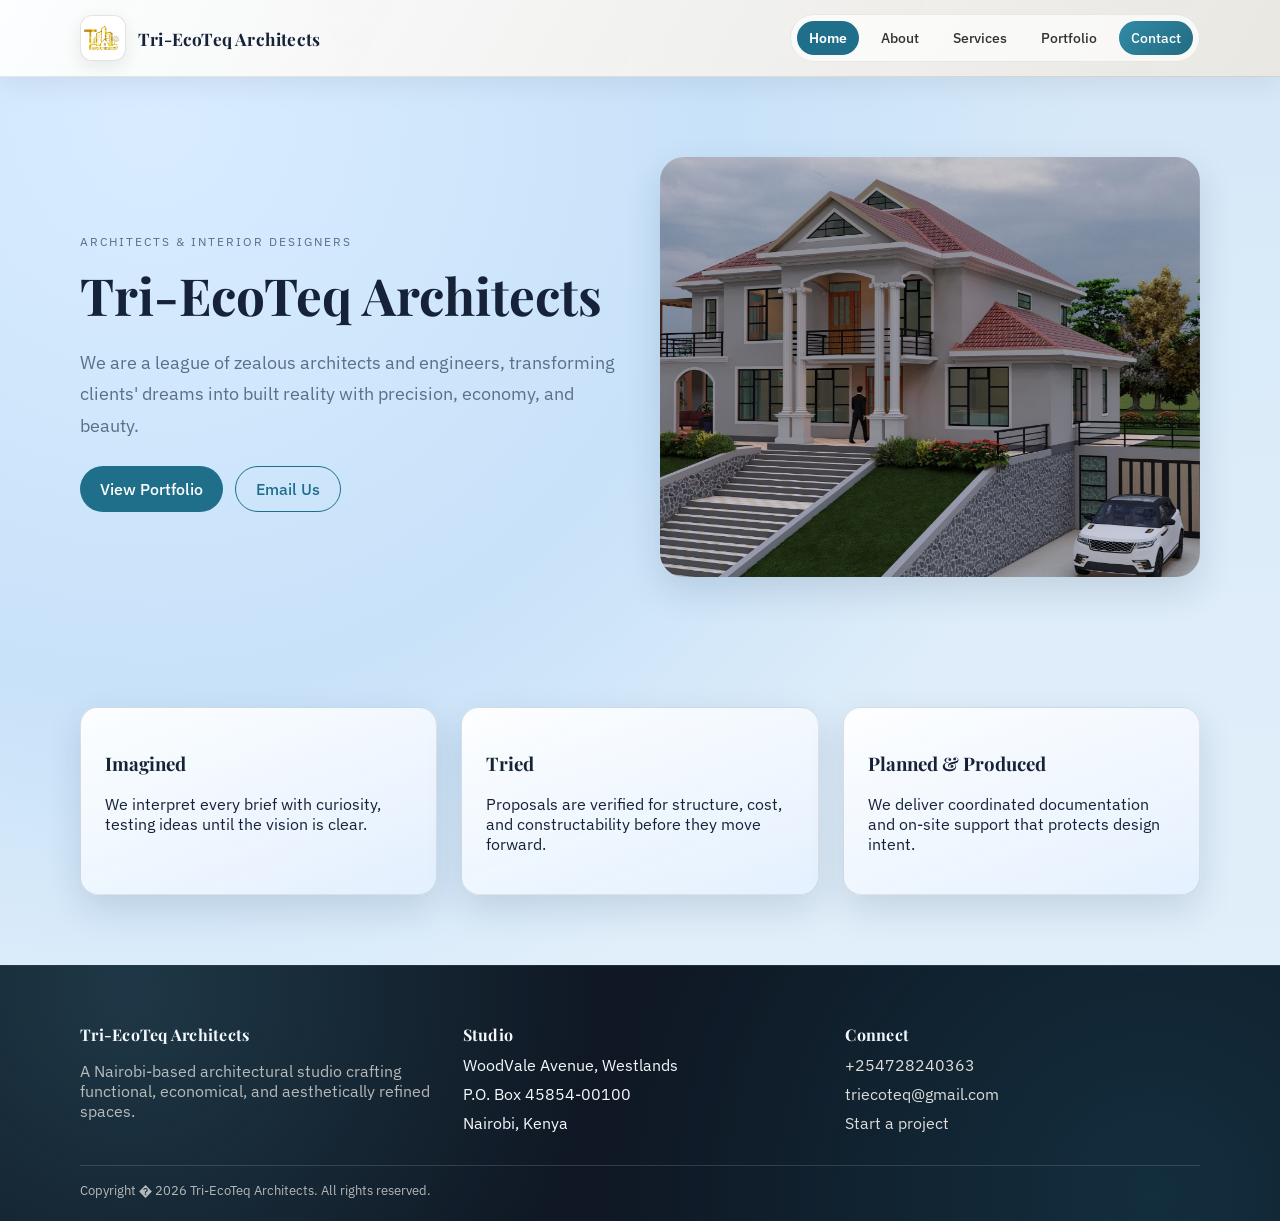
==== index.html @ 4f3076cf "Tri-EcoTeq Website Update: Asset Reorganization, Branding, and UI Enhancements The project was conso" ====
<!doctype html>
<html lang="en">
  <head>
    <meta charset="utf-8" />
    <meta name="viewport" content="width=device-width, initial-scale=1" />
    <title>Tri-EcoTeq Architects</title>
    <link rel="icon" type="image/png" href="assets/favicon/logo-favicon.png" />
    <meta name="description" content="Tri-EcoTeq Architects is a Nairobi-based architectural and interior design studio creating functional, economical, and aesthetically refined spaces." />
    <link rel="preconnect" href="https://fonts.googleapis.com" />
    <link rel="preconnect" href="https://fonts.gstatic.com" crossorigin />
    <link href="https://fonts.googleapis.com/css2?family=Playfair+Display:wght@400;600;700&family=IBM+Plex+Sans:wght@300;400;500;600&display=swap" rel="stylesheet" />
    <style>
      :root {
        --bg: #e3f0fb;
        --bg-alt: #d7e7f6;
        --text: #152238;
        --muted: #5a6f88;
        --accent: #1f6f8b;
        --accent-2: #4f9db5;
        --card: #f7fbff;
        --border: rgba(21, 34, 56, 0.12);
        --shadow: 0 14px 36px rgba(22, 51, 84, 0.14);
      }

      * {
        box-sizing: border-box;
      }

      body {
        margin: 0;
        font-family: "IBM Plex Sans", sans-serif;
        color: var(--text);
        background:
          radial-gradient(circle at 12% 10%, #d9ecff 0%, #c8e2f9 36%, transparent 60%),
          linear-gradient(180deg, #d5e8f8 0%, #deedf9 52%, var(--bg) 100%);
      }

      a {
        color: inherit;
        text-decoration: none;
      }

      main {
        min-height: 70vh;
      }

      .container {
        width: min(1120px, 90%);
        margin: 0 auto;
      }

      .site-header {
        position: sticky;
        top: 0;
        z-index: 20;
        background: linear-gradient(120deg, rgba(255, 255, 255, 0.92), rgba(236, 231, 223, 0.9));
        backdrop-filter: blur(12px);
        border-bottom: 1px solid rgba(28, 27, 26, 0.1);
        box-shadow: 0 10px 26px rgba(20, 20, 20, 0.06);
      }

      .nav {
        display: flex;
        align-items: center;
        justify-content: space-between;
        padding: 14px 0;
        gap: 16px;
      }

      .brand {
        display: flex;
        align-items: center;
        gap: 12px;
        font-family: "Playfair Display", serif;
        flex-shrink: 0;
      }

      .brand-text {
        font-size: 1.08rem;
        font-weight: 700;
        letter-spacing: 0.2px;
      }

      .brand-mark {
        width: 46px;
        height: 46px;
        border-radius: 12px;
        overflow: hidden;
        border: 1px solid rgba(28, 27, 26, 0.12);
        background: #fff;
        display: inline-flex;
        align-items: center;
        justify-content: center;
        box-shadow: 0 6px 18px rgba(0, 0, 0, 0.08);
      }

      .brand-mark img {
        width: 100%;
        height: 100%;
        object-fit: contain;
        display: block;
      }

      .nav-links {
        display: flex;
        gap: 10px;
        align-items: center;
        font-size: 14px;
        background: rgba(255, 255, 255, 0.66);
        border: 1px solid rgba(28, 27, 26, 0.08);
        border-radius: 999px;
        padding: 6px;
      }

      .nav-links a {
        padding: 8px 12px;
        border-radius: 999px;
        font-weight: 500;
        color: #35322f;
        transition: background-color 0.2s ease, color 0.2s ease, transform 0.2s ease;
      }

      .nav-links a:hover {
        background: rgba(58, 90, 75, 0.12);
        color: var(--accent);
        transform: translateY(-1px);
      }

      .nav-links a.active {
        font-weight: 600;
      }

      .nav-links a.active:not(.cta) {
        color: #fff;
        background: var(--accent);
        text-decoration: none;
      }

      .nav-links .cta {
        background: linear-gradient(135deg, #318aa5, #236b82);
        color: #fff;
      }

      .nav-links .cta:hover {
        background: linear-gradient(135deg, #236b82, #1b5567);
        color: #fff;
      }

      .nav-links .cta.active {
        box-shadow: inset 0 0 0 2px rgba(255, 255, 255, 0.5);
      }

      .hero {
        padding: 80px 0 60px;
      }

      .hero-grid {
        display: grid;
        grid-template-columns: repeat(auto-fit, minmax(280px, 1fr));
        gap: 40px;
        align-items: center;
      }

      .hero-image {
        height: 420px;
        border-radius: 24px;
        background-size: cover;
        background-position: center;
        box-shadow: var(--shadow);
        position: relative;
        overflow: hidden;
      }

      .hero-slide {
        position: absolute;
        inset: 0;
        background-size: cover;
        background-position: center;
        transform: scale(1);
        animation: heroZoom 18s ease-in-out infinite alternate;
        will-change: transform;
      }

      @keyframes heroZoom {
        0% {
          transform: scale(1) translate(0%, 0%);
        }
        100% {
          transform: scale(1.12) translate(-2%, -2%);
        }
      }

      .eyebrow {
        text-transform: uppercase;
        letter-spacing: 2px;
        font-size: 12px;
        color: var(--muted);
      }

      h1, h2, h3 {
        font-family: "Playfair Display", serif;
      }

      h1 {
        font-size: clamp(2.5rem, 4vw, 3.6rem);
        margin: 12px 0;
      }

      .lead {
        font-size: 1.1rem;
        color: var(--muted);
        line-height: 1.8;
      }

      .hero-actions {
        display: flex;
        gap: 12px;
        margin-top: 24px;
        flex-wrap: wrap;
      }

      .button {
        padding: 12px 20px;
        border-radius: 999px;
        background: var(--accent);
        color: #fff;
        font-weight: 500;
        border: none;
        display: inline-flex;
        align-items: center;
        justify-content: center;
        transition: transform 0.2s ease, box-shadow 0.2s ease;
      }

      .button:hover {
        transform: translateY(-2px);
        box-shadow: var(--shadow);
      }

      .button.ghost {
        background: transparent;
        border: 1px solid var(--accent);
        color: var(--accent);
      }

      .section {
        padding: 70px 0;
      }

      .section.alt {
        background:
          linear-gradient(145deg, rgba(207, 229, 248, 0.7), rgba(184, 213, 239, 0.78)),
          var(--bg-alt);
      }

      .section-header {
        margin-bottom: 32px;
      }

      .grid-3 {
        display: grid;
        grid-template-columns: repeat(auto-fit, minmax(240px, 1fr));
        gap: 24px;
      }

      .grid-2 {
        display: grid;
        grid-template-columns: repeat(auto-fit, minmax(260px, 1fr));
        gap: 32px;
      }

      .card {
        background: linear-gradient(160deg, rgba(255, 255, 255, 0.95), rgba(228, 240, 254, 0.9));
        padding: 24px;
        border-radius: 18px;
        box-shadow: var(--shadow);
        border: 1px solid var(--border);
        transition: transform 0.22s ease, box-shadow 0.22s ease;
      }

      .card:hover {
        transform: translateY(-4px);
        box-shadow: 0 18px 34px rgba(18, 52, 89, 0.18);
      }

      .project-card {
        display: flex;
        flex-direction: column;
        background: linear-gradient(180deg, rgba(255, 255, 255, 0.96), rgba(226, 239, 254, 0.9));
        border-radius: 18px;
        overflow: hidden;
        border: 1px solid var(--border);
        box-shadow: var(--shadow);
        transition: transform 0.22s ease, box-shadow 0.22s ease;
      }

      .project-card:hover {
        transform: translateY(-5px);
        box-shadow: 0 18px 34px rgba(18, 52, 89, 0.2);
      }

      .project-thumb {
        height: 200px;
        background-size: cover;
        background-position: center;
      }

      .project-meta {
        padding: 16px;
        background: rgba(247, 251, 255, 0.88);
      }

      .split {
        display: grid;
        grid-template-columns: 2fr 1fr;
        gap: 32px;
        align-items: center;
      }

      .signature img {
        width: 100%;
        max-width: 260px;
      }

      .table-wrap {
        overflow-x: auto;
      }

      table {
        width: 100%;
        border-collapse: collapse;
        background: var(--card);
      }

      th, td {
        padding: 14px;
        border-bottom: 1px solid var(--border);
        text-align: left;
      }

      .page-hero {
        padding: 70px 0 40px;
      }

      .filters {
        display: flex;
        gap: 12px;
        margin-bottom: 24px;
      }

      select {
        padding: 10px 14px;
        border-radius: 10px;
        border: 1px solid var(--border);
        background: #fff;
      }

      .gallery {
        display: grid;
        grid-template-columns: repeat(auto-fit, minmax(220px, 1fr));
        gap: 18px;
      }

      .gallery-item {
        height: 200px;
        border-radius: 14px;
        background-size: cover;
        background-position: center;
        box-shadow: var(--shadow);
        border: 1px solid rgba(255, 255, 255, 0.75);
        transition: transform 0.22s ease, box-shadow 0.22s ease;
      }

      .gallery-item:hover {
        transform: translateY(-4px) scale(1.01);
        box-shadow: 0 18px 34px rgba(18, 52, 89, 0.2);
      }

      .team-grid {
        display: grid;
        grid-template-columns: repeat(auto-fit, minmax(220px, 1fr));
        gap: 24px;
      }

      .team-card {
        background: linear-gradient(175deg, rgba(255, 255, 255, 0.97), rgba(230, 241, 255, 0.9));
        border-radius: 18px;
        overflow: hidden;
        box-shadow: var(--shadow);
        border: 1px solid var(--border);
        transition: transform 0.22s ease, box-shadow 0.22s ease;
      }

      .team-card:hover {
        transform: translateY(-5px);
        box-shadow: 0 18px 34px rgba(18, 52, 89, 0.2);
      }

      .team-photo {
        height: 240px;
        background-size: cover;
        background-position: center;
      }

      .team-body {
        padding: 18px;
      }

      .form {
        display: grid;
        gap: 16px;
      }

      .input, .textarea {
        width: 100%;
        padding: 12px 14px;
        border-radius: 12px;
        border: 1px solid var(--border);
        font-family: inherit;
      }

      .textarea {
        min-height: 140px;
      }

      .site-footer {
        background:
          radial-gradient(circle at 10% 10%, rgba(79, 157, 181, 0.24), transparent 40%),
          radial-gradient(circle at 90% 90%, rgba(31, 111, 139, 0.25), transparent 46%),
          #0f1824;
        color: #f4f8fc;
        padding: 58px 0 22px;
        border-top: 1px solid rgba(255, 255, 255, 0.08);
      }

      .footer-grid {
        display: grid;
        grid-template-columns: repeat(auto-fit, minmax(220px, 1fr));
        gap: 28px;
      }

      .footer-title {
        font-weight: 700;
        margin-bottom: 10px;
        font-family: "Playfair Display", serif;
        letter-spacing: 0.25px;
      }

      .footer-bottom {
        margin-top: 28px;
        padding-top: 16px;
        border-top: 1px solid rgba(255, 255, 255, 0.14);
        color: rgba(244, 241, 236, 0.72);
        font-size: 13px;
      }

      .list {
        list-style: none;
        padding: 0;
        margin: 0;
        display: grid;
        gap: 9px;
      }

      .site-footer a {
        color: rgba(244, 241, 236, 0.9);
        text-decoration: none;
        transition: color 0.2s ease;
      }

      .site-footer a:hover {
        color: #8ed5ec;
      }

      .site-footer .muted {
        color: rgba(244, 241, 236, 0.72);
      }

      .muted {
        color: var(--muted);
      }

      @media (max-width: 760px) {
        .nav {
          flex-direction: column;
          align-items: flex-start;
        }

        .nav-links {
          width: 100%;
          overflow-x: auto;
          -webkit-overflow-scrolling: touch;
          scrollbar-width: thin;
          justify-content: flex-start;
        }

        .nav-links a {
          white-space: nowrap;
        }

        .split {
          grid-template-columns: 1fr;
        }
      }
    </style>
  </head>
  <body>
    <header class="site-header">
      <div class="container nav">
        <a class="brand" href="index.html">
          <span class="brand-mark">
            <img src="assets/brand/Tri-EcoTeq Architects Logo.png" alt="Tri-EcoTeq Architects logo" />
          </span>
          <span class="brand-text">Tri-EcoTeq Architects</span>
        </a>
        <nav class="nav-links">
          <a class="active" href="index.html">Home</a>
          <a href="about.html">About</a>
          <a href="services.html">Services</a>
          <a href="portfolio.html">Portfolio</a>
          <a class="cta" href="contact.html">Contact</a>
        </nav>
      </div>
    </header>

    <main>
      <section id="home" class="hero">
        <div class="container hero-grid">
          <div>
            <p class="eyebrow">Architects & Interior Designers</p>
            <h1>Tri-EcoTeq Architects</h1>
            <p class="lead">
              We are a league of zealous architects and engineers, transforming clients' dreams into built reality with precision, economy, and beauty.
            </p>
            <div class="hero-actions">
              <a class="button" href="portfolio.html">View Portfolio</a>
              <a class="button ghost" href="mailto:triecoteq@gmail.com">Email Us</a>
            </div>
          </div>
          <div class="hero-image">
            <div class="hero-slide" style="background-image: url('assets/hero/Proj%201.jpg');"></div>
          </div>
        </div>
      </section>

      <section class="section">
        <div class="container">
          <div class="grid-3">
            <div class="card">
              <h3>Imagined</h3>
              <p>We interpret every brief with curiosity, testing ideas until the vision is clear.</p>
            </div>
            <div class="card">
              <h3>Tried</h3>
              <p>Proposals are verified for structure, cost, and constructability before they move forward.</p>
            </div>
            <div class="card">
              <h3>Planned & Produced</h3>
              <p>We deliver coordinated documentation and on-site support that protects design intent.</p>
            </div>
          </div>
        </div>
      </section>

      
    </main>

    <footer class="site-footer">
      <div class="container footer-grid">
        <div>
          <div class="footer-title">Tri-EcoTeq Architects</div>
          <p class="muted">A Nairobi-based architectural studio crafting functional, economical, and aesthetically refined spaces.</p>
        </div>
        <div>
          <div class="footer-title">Studio</div>
          <ul class="list">
            <li>WoodVale Avenue, Westlands</li>
            <li>P.O. Box 45854-00100</li>
            <li>Nairobi, Kenya</li>
          </ul>
        </div>
        <div>
          <div class="footer-title">Connect</div>
          <ul class="list">
            <li><a href="tel:+254728240363">+254728240363</a></li>
            <li><a href="mailto:triecoteq@gmail.com">triecoteq@gmail.com</a></li>
            <li><a href="contact.html">Start a project</a></li>
          </ul>
        </div>
      </div>
      <div class="container footer-bottom">Copyright � 2026 Tri-EcoTeq Architects. All rights reserved.</div>
    </footer>

    <script>
      const categoryFilter = document.getElementById("categoryFilter");
      const yearFilter = document.getElementById("yearFilter");
      const projectCards = document.querySelectorAll("#projectsGrid .project-card");

      function applyFilters() {
        if (!projectCards.length) return;
        const cat = categoryFilter ? categoryFilter.value : "all";
        const year = yearFilter ? yearFilter.value : "all";

        projectCards.forEach(card => {
          const matchesCat = cat === "all" || card.dataset.category === cat;
          const matchesYear = year === "all" || card.dataset.year === year;
          card.style.display = matchesCat && matchesYear ? "flex" : "none";
        });
      }

      if (categoryFilter && yearFilter) {
        categoryFilter.addEventListener("change", applyFilters);
        yearFilter.addEventListener("change", applyFilters);
      }

      
    </script>
  </body>
</html>
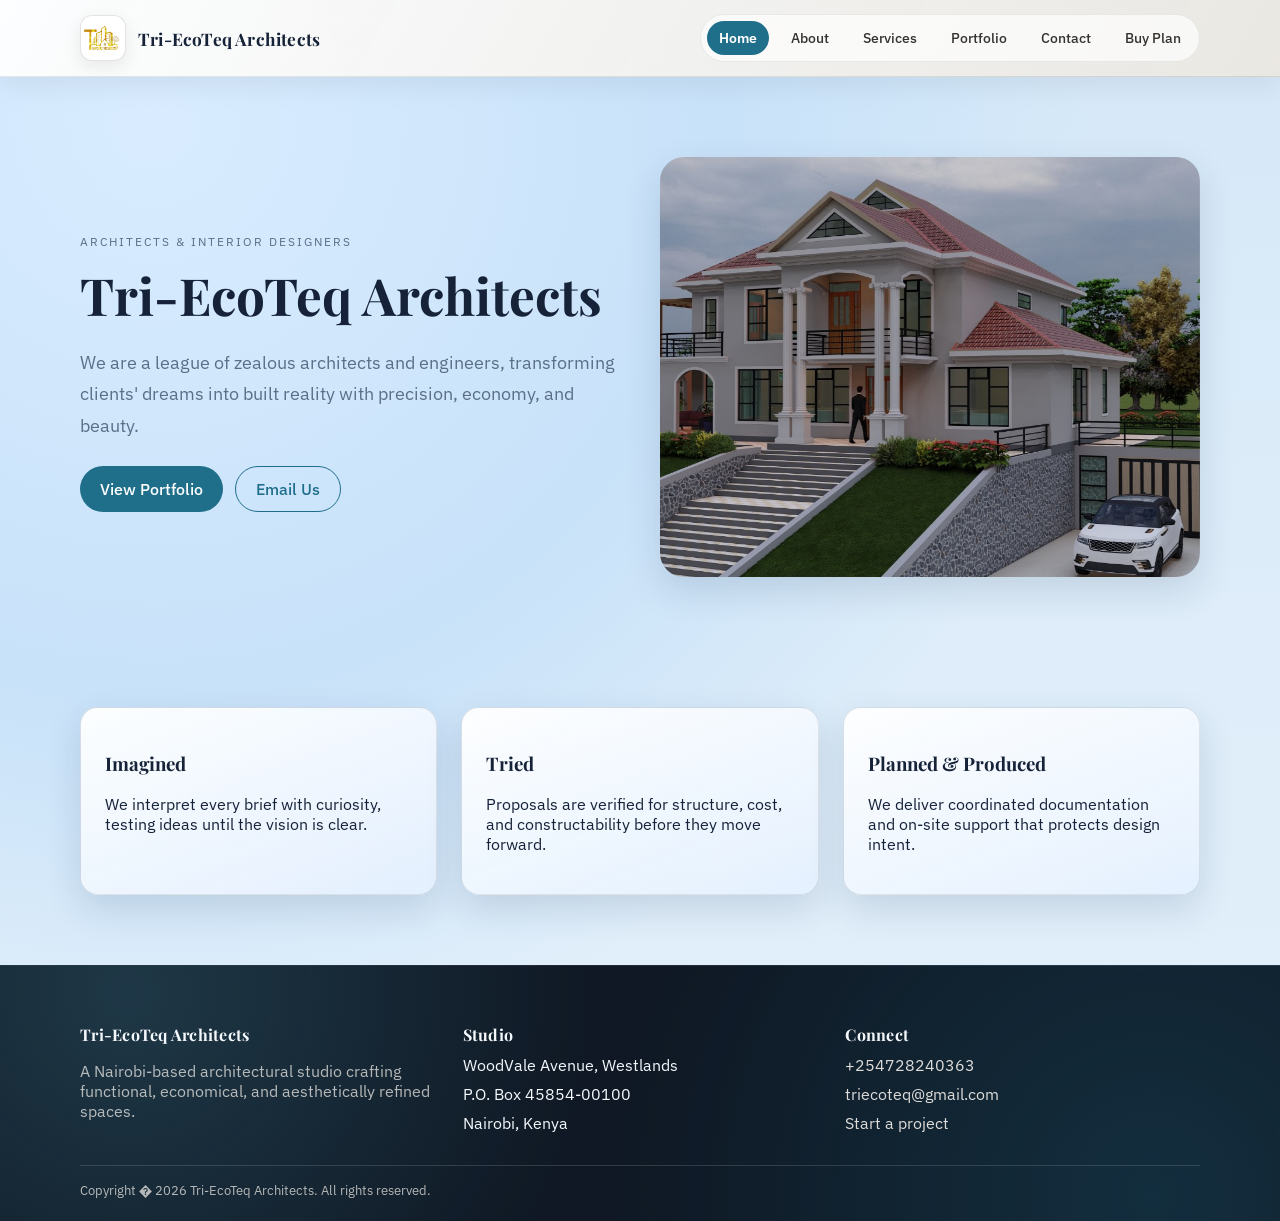
==== commit aad44dac: "CTA default blue styling changed" ====
--- a/index.html
+++ b/index.html
@@ -128,26 +128,19 @@
 
       .nav-links a.active {
         font-weight: 600;
-      }
-
-      .nav-links a.active:not(.cta) {
         color: #fff;
         background: var(--accent);
         text-decoration: none;
       }
 
       .nav-links .cta {
-        background: linear-gradient(135deg, #318aa5, #236b82);
-        color: #fff;
+        background: transparent;
+        color: #35322f;
       }
 
       .nav-links .cta:hover {
-        background: linear-gradient(135deg, #236b82, #1b5567);
-        color: #fff;
-      }
-
-      .nav-links .cta.active {
-        box-shadow: inset 0 0 0 2px rgba(255, 255, 255, 0.5);
+        background: rgba(58, 90, 75, 0.12);
+        color: var(--accent);
       }
 
       .hero {
@@ -519,6 +512,7 @@
           <a href="services.html">Services</a>
           <a href="portfolio.html">Portfolio</a>
           <a class="cta" href="contact.html">Contact</a>
+          <a class="cta" href="buy-plan.html">Buy Plan</a>
         </nav>
       </div>
     </header>
@@ -618,14 +612,3 @@
   </body>
 </html>
 
-
-
-
-
-
-
-
-
-
-
-
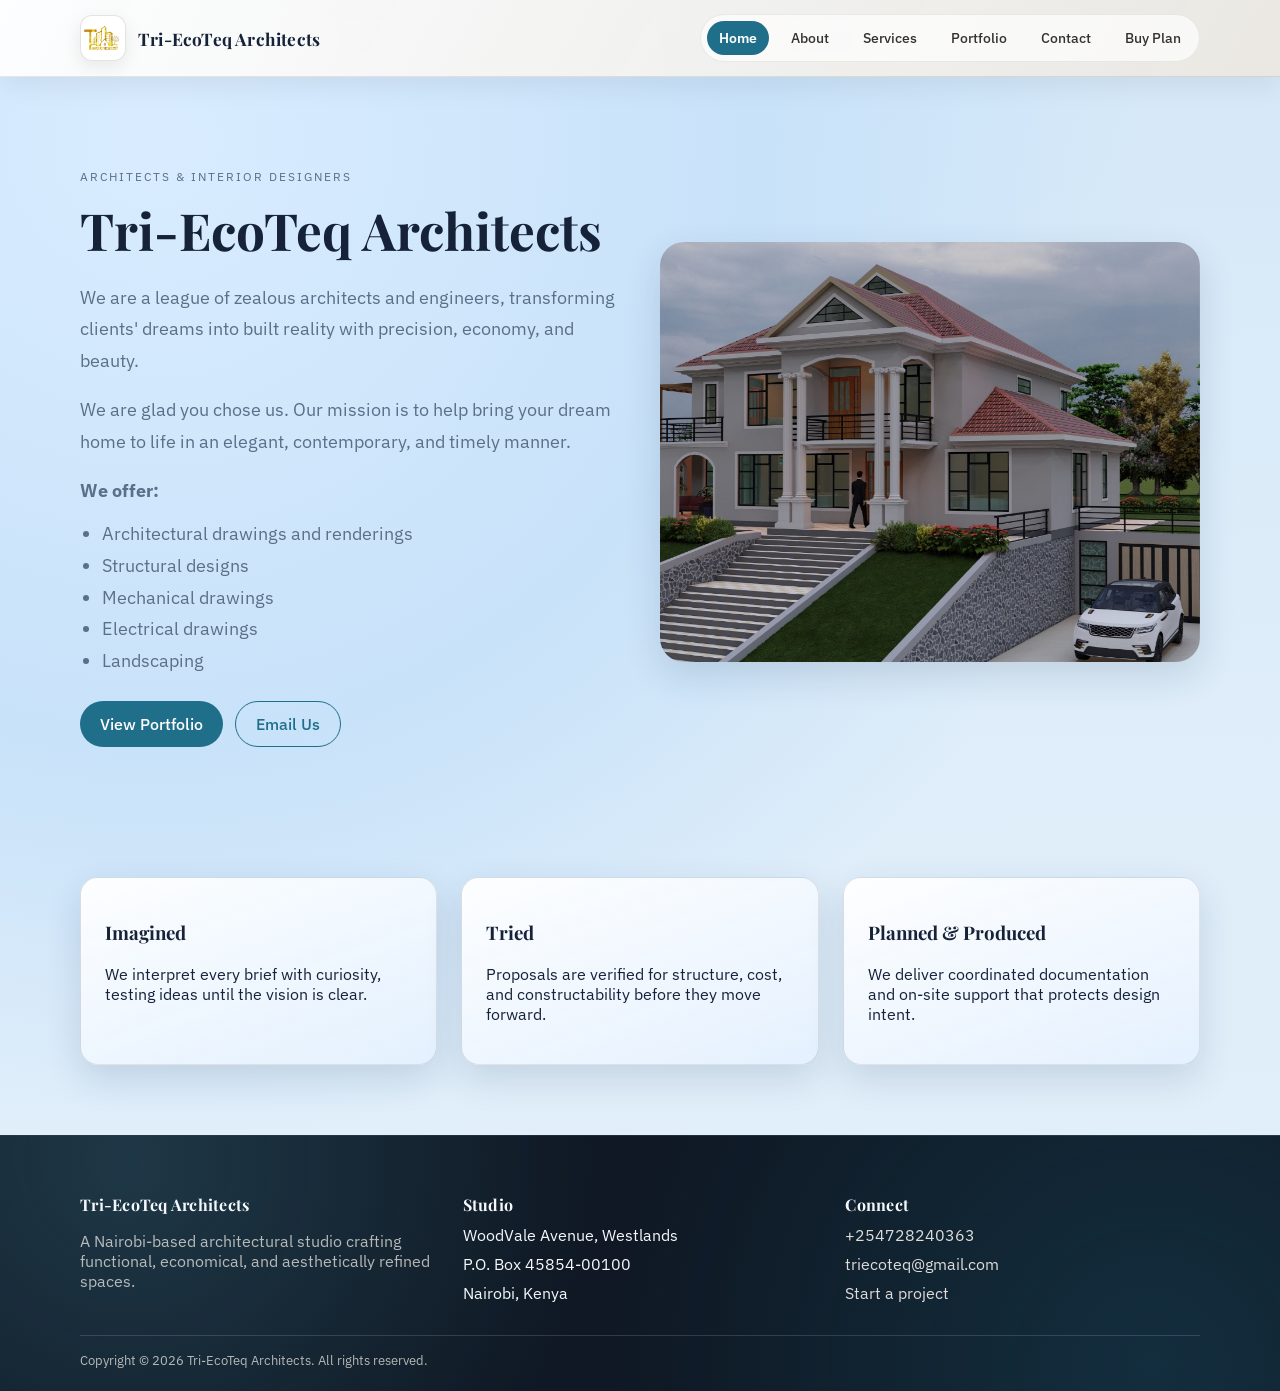
==== commit c384178e: "Home Services update, Divs boarders, Testimonials, Contact page update" ====
--- a/index.html
+++ b/index.html
@@ -526,6 +526,17 @@
             <p class="lead">
               We are a league of zealous architects and engineers, transforming clients' dreams into built reality with precision, economy, and beauty.
             </p>
+            <p class="lead">
+              We are glad you chose us. Our mission is to help bring your dream home to life in an elegant, contemporary, and timely manner.
+            </p>
+            <p class="lead"><strong>We offer:</strong></p>
+            <ul class="lead" style="margin-top: -6px; margin-bottom: 22px; padding-left: 22px; line-height: 1.8;">
+              <li>Architectural drawings and renderings</li>
+              <li>Structural designs</li>
+              <li>Mechanical drawings</li>
+              <li>Electrical drawings</li>
+              <li>Landscaping</li>
+            </ul>
             <div class="hero-actions">
               <a class="button" href="portfolio.html">View Portfolio</a>
               <a class="button ghost" href="mailto:triecoteq@gmail.com">Email Us</a>
@@ -582,7 +593,7 @@
           </ul>
         </div>
       </div>
-      <div class="container footer-bottom">Copyright � 2026 Tri-EcoTeq Architects. All rights reserved.</div>
+      <div class="container footer-bottom">Copyright &copy; 2026 Tri-EcoTeq Architects. All rights reserved.</div>
     </footer>
 
     <script>
@@ -612,3 +623,4 @@
   </body>
 </html>
 
+
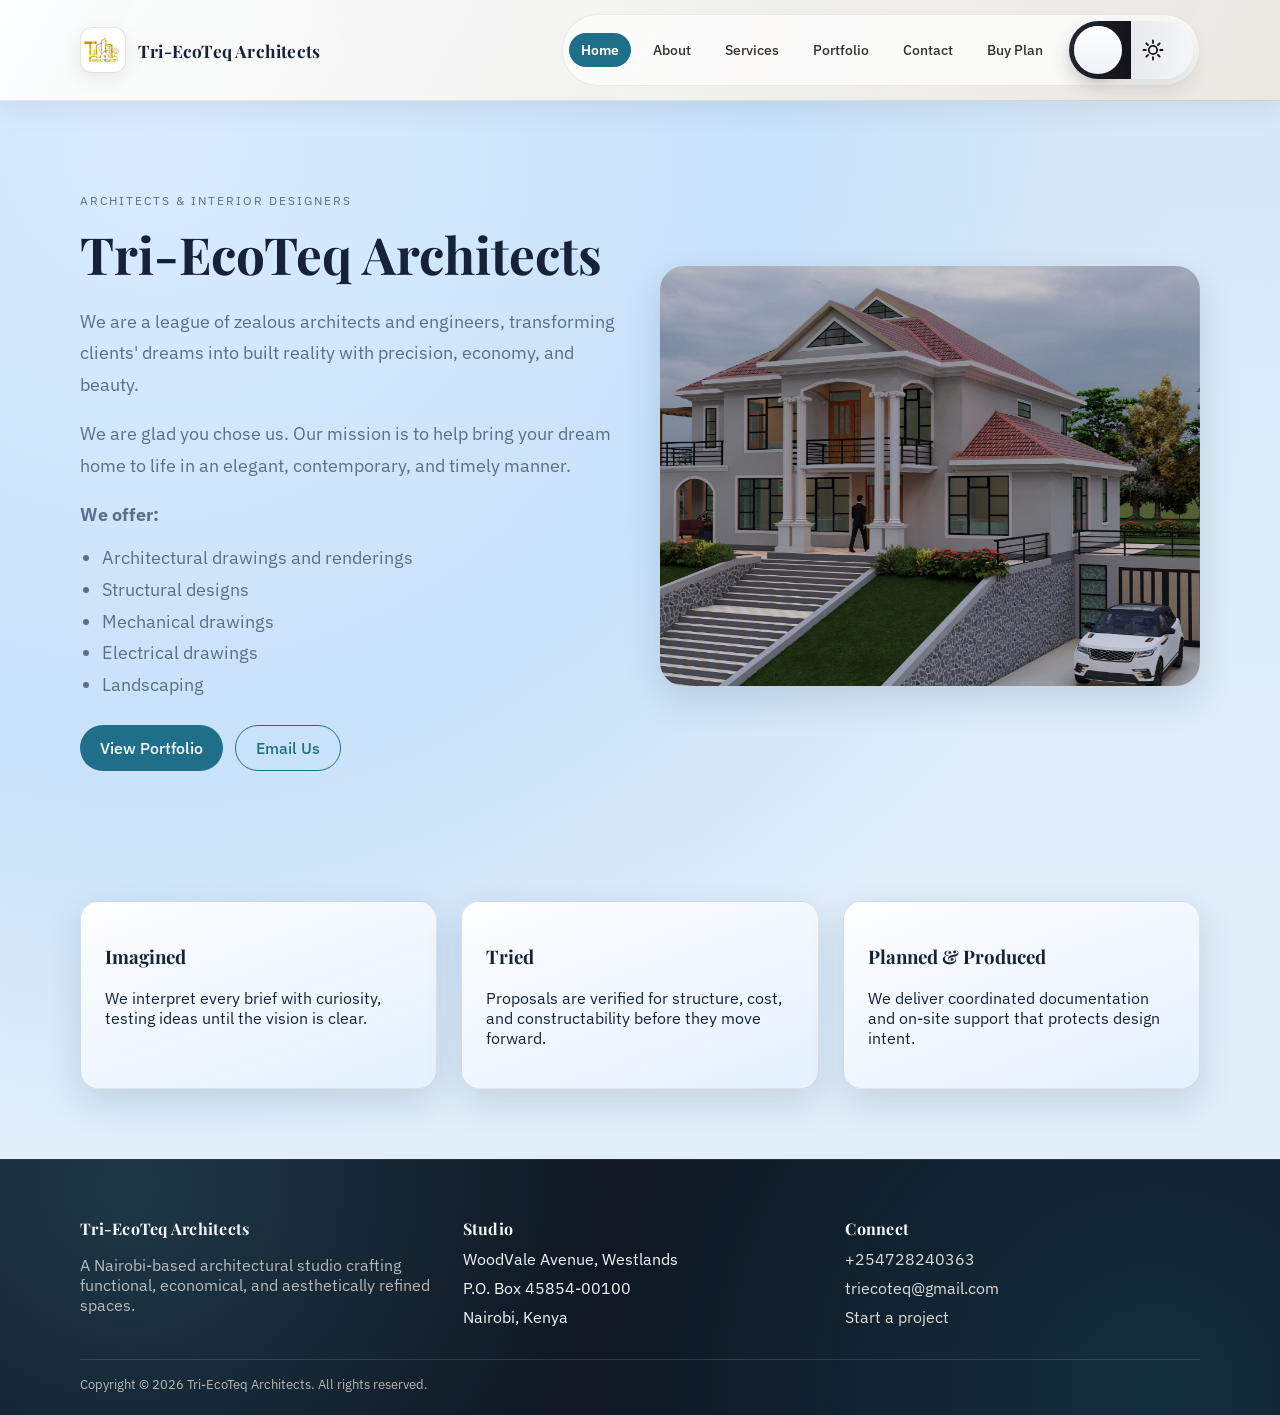
==== commit 4f0855df: "Added a Theme Toggle" ====
--- a/index.html
+++ b/index.html
@@ -9,6 +9,7 @@
     <link rel="preconnect" href="https://fonts.googleapis.com" />
     <link rel="preconnect" href="https://fonts.gstatic.com" crossorigin />
     <link href="https://fonts.googleapis.com/css2?family=Playfair+Display:wght@400;600;700&family=IBM+Plex+Sans:wght@300;400;500;600&display=swap" rel="stylesheet" />
+    <link rel="stylesheet" href="assets/theme-toggle.css" />
     <style>
       :root {
         --bg: #e3f0fb;
@@ -513,6 +514,22 @@
           <a href="portfolio.html">Portfolio</a>
           <a class="cta" href="contact.html">Contact</a>
           <a class="cta" href="buy-plan.html">Buy Plan</a>
+          <button class="theme-toggle theme-toggle-nav" data-theme-toggle type="button" aria-label="Toggle light and dark theme" aria-pressed="false" title="Toggle theme">
+            <span class="theme-toggle-track" aria-hidden="true"></span>
+            <span class="theme-toggle-icon moon" aria-hidden="true">
+              <svg viewBox="0 0 24 24" fill="none">
+                <path d="M14.8 3.2a8.8 8.8 0 1 0 6 15 8.1 8.1 0 0 1-6.8-8 8.1 8.1 0 0 1 .8-7z" fill="currentColor"></path>
+                <path d="M18.5 6.2l.5 1.4 1.4.5-1.4.5-.5 1.4-.5-1.4-1.4-.5 1.4-.5.5-1.4zm2.6 4.4l.3.9.9.3-.9.3-.3.9-.3-.9-.9-.3.9-.3.3-.9z" fill="currentColor"></path>
+              </svg>
+            </span>
+            <span class="theme-toggle-icon sun" aria-hidden="true">
+              <svg viewBox="0 0 24 24" fill="none" stroke="currentColor" stroke-width="1.8" stroke-linecap="round">
+                <circle cx="12" cy="12" r="4.2"></circle>
+                <path d="M12 2.5v2.4M12 19.1v2.4M21.5 12h-2.4M4.9 12H2.5M18.7 5.3l-1.7 1.7M7 17l-1.7 1.7M18.7 18.7L17 17M7 7l-1.7-1.7"></path>
+              </svg>
+            </span>
+            <span class="theme-toggle-thumb" aria-hidden="true"></span>
+          </button>
         </nav>
       </div>
     </header>
@@ -596,6 +613,7 @@
       <div class="container footer-bottom">Copyright &copy; 2026 Tri-EcoTeq Architects. All rights reserved.</div>
     </footer>
 
+    <script src="assets/theme-toggle.js"></script>
     <script>
       const categoryFilter = document.getElementById("categoryFilter");
       const yearFilter = document.getElementById("yearFilter");
--- a/assets/theme-toggle.css
+++ b/assets/theme-toggle.css
@@ -0,0 +1,223 @@
+:root {
+  color-scheme: light;
+}
+
+body {
+  transition: background 0.35s ease, color 0.35s ease;
+}
+
+body[data-theme="dark"] {
+  --bg: #0f1722;
+  --bg-alt: #111f2d;
+  --text: #ebf3fb;
+  --muted: #9cb1c5;
+  --accent: #8ed5ec;
+  --accent-2: #4f9db5;
+  --card: #142131;
+  --border: rgba(210, 227, 244, 0.12);
+  --card-outline: rgba(142, 213, 236, 0.34);
+  --shadow: 0 18px 38px rgba(0, 0, 0, 0.32);
+  color-scheme: dark;
+  background:
+    radial-gradient(circle at 14% 8%, rgba(79, 157, 181, 0.18) 0%, rgba(17, 31, 45, 0) 38%),
+    linear-gradient(180deg, #122030 0%, #0f1722 52%, var(--bg) 100%);
+}
+
+body[data-theme="dark"] .site-header {
+  background: linear-gradient(120deg, rgba(18, 29, 43, 0.94), rgba(14, 23, 34, 0.92));
+  border-bottom-color: rgba(255, 255, 255, 0.08);
+  box-shadow: 0 10px 26px rgba(0, 0, 0, 0.22);
+}
+
+body[data-theme="dark"] .nav-links {
+  background: rgba(255, 255, 255, 0.05);
+  border-color: rgba(255, 255, 255, 0.08);
+}
+
+body[data-theme="dark"] .nav-links a,
+body[data-theme="dark"] .nav-links .cta {
+  color: #d8e5f1;
+}
+
+body[data-theme="dark"] .nav-links a:hover,
+body[data-theme="dark"] .nav-links .cta:hover {
+  background: rgba(142, 213, 236, 0.12);
+  color: var(--accent);
+}
+
+body[data-theme="dark"] .brand-mark {
+  background: rgba(255, 255, 255, 0.95);
+  border-color: rgba(255, 255, 255, 0.14);
+}
+
+.theme-toggle {
+  position: relative;
+  width: 124px;
+  height: 58px;
+  border: 0;
+  padding: 0;
+  border-radius: 999px;
+  cursor: pointer;
+  background: linear-gradient(180deg, rgba(255, 255, 255, 0.92), rgba(223, 233, 243, 0.92));
+  box-shadow:
+    inset 0 1px 0 rgba(255, 255, 255, 0.85),
+    0 10px 20px rgba(20, 30, 42, 0.12);
+  transition: background 0.3s ease, box-shadow 0.3s ease, transform 0.2s ease;
+}
+
+.theme-toggle:hover {
+  transform: translateY(-1px);
+}
+
+.theme-toggle-nav {
+  flex: 0 0 auto;
+  margin-left: 4px;
+}
+
+.theme-toggle-track {
+  position: absolute;
+  inset: 0;
+  border-radius: inherit;
+  background: linear-gradient(90deg, #262a31 0%, #11151b 50%, #e8eaee 50%, #f4f5f7 100%);
+}
+
+.theme-toggle-icon {
+  position: absolute;
+  top: 50%;
+  transform: translateY(-50%);
+  width: 24px;
+  height: 24px;
+  color: #0d1117;
+  opacity: 0.78;
+  transition: opacity 0.3s ease, color 0.3s ease;
+  pointer-events: none;
+}
+
+.theme-toggle-icon svg {
+  width: 100%;
+  height: 100%;
+  display: block;
+}
+
+.theme-toggle-icon.moon {
+  left: 28px;
+  color: #f5f7fa;
+  opacity: 1;
+}
+
+.theme-toggle-icon.sun {
+  right: 28px;
+}
+
+.theme-toggle-thumb {
+  position: absolute;
+  top: 5px;
+  left: 5px;
+  width: 48px;
+  height: 48px;
+  border-radius: 50%;
+  background: linear-gradient(180deg, #ffffff 0%, #eef2f7 100%);
+  box-shadow:
+    0 6px 14px rgba(0, 0, 0, 0.2),
+    inset 0 1px 1px rgba(255, 255, 255, 0.9);
+  transition: transform 0.3s ease, background 0.3s ease;
+}
+
+.theme-toggle[aria-pressed="true"] .theme-toggle-thumb {
+  transform: translateX(66px);
+  background: linear-gradient(180deg, #323b46 0%, #1d242d 100%);
+}
+
+.theme-toggle[aria-pressed="true"] .theme-toggle-icon.sun {
+  color: #56697d;
+  opacity: 0.5;
+}
+
+.theme-toggle[aria-pressed="false"] .theme-toggle-icon.sun {
+  opacity: 1;
+}
+
+.theme-toggle[aria-pressed="false"] .theme-toggle-icon.moon {
+  opacity: 0.68;
+}
+
+body[data-theme="dark"] .card,
+body[data-theme="dark"] .team-card,
+body[data-theme="dark"] .project-card,
+body[data-theme="dark"] .buy-plan-card,
+body[data-theme="dark"] .cart-panel,
+body[data-theme="dark"] .contact-form-card,
+body[data-theme="dark"] .contact-info-card {
+  background: linear-gradient(170deg, rgba(22, 35, 50, 0.96), rgba(16, 27, 39, 0.96));
+  color: var(--text);
+  border-color: var(--card-outline);
+}
+
+body[data-theme="dark"] .project-meta,
+body[data-theme="dark"] .buy-plan-meta,
+body[data-theme="dark"] .buy-plan-media,
+body[data-theme="dark"] .cart-item,
+body[data-theme="dark"] .cart-total,
+body[data-theme="dark"] .payment-panel,
+body[data-theme="dark"] .open-hours,
+body[data-theme="dark"] .captcha-question {
+  background: rgba(20, 32, 47, 0.94);
+  color: var(--text);
+}
+
+body[data-theme="dark"] .section.alt {
+  background:
+    linear-gradient(145deg, rgba(17, 31, 45, 0.92), rgba(12, 22, 32, 0.94)),
+    var(--bg-alt);
+}
+
+body[data-theme="dark"] select,
+body[data-theme="dark"] .input,
+body[data-theme="dark"] .textarea {
+  background: #162230;
+  color: var(--text);
+  border-color: var(--border);
+}
+
+body[data-theme="dark"] .input::placeholder,
+body[data-theme="dark"] .textarea::placeholder {
+  color: #86a0b8;
+}
+
+body[data-theme="dark"] table {
+  background: var(--card);
+}
+
+body[data-theme="dark"] th,
+body[data-theme="dark"] td {
+  border-bottom-color: var(--border);
+}
+
+body[data-theme="dark"] .muted,
+body[data-theme="dark"] .form-note {
+  color: var(--muted);
+}
+
+@media (max-width: 760px) {
+  .theme-toggle {
+    width: 110px;
+    height: 52px;
+  }
+
+  .theme-toggle-thumb {
+    width: 42px;
+    height: 42px;
+  }
+
+  .theme-toggle[aria-pressed="true"] .theme-toggle-thumb {
+    transform: translateX(58px);
+  }
+
+  .theme-toggle-icon.moon {
+    left: 24px;
+  }
+
+  .theme-toggle-icon.sun {
+    right: 24px;
+  }
+}
